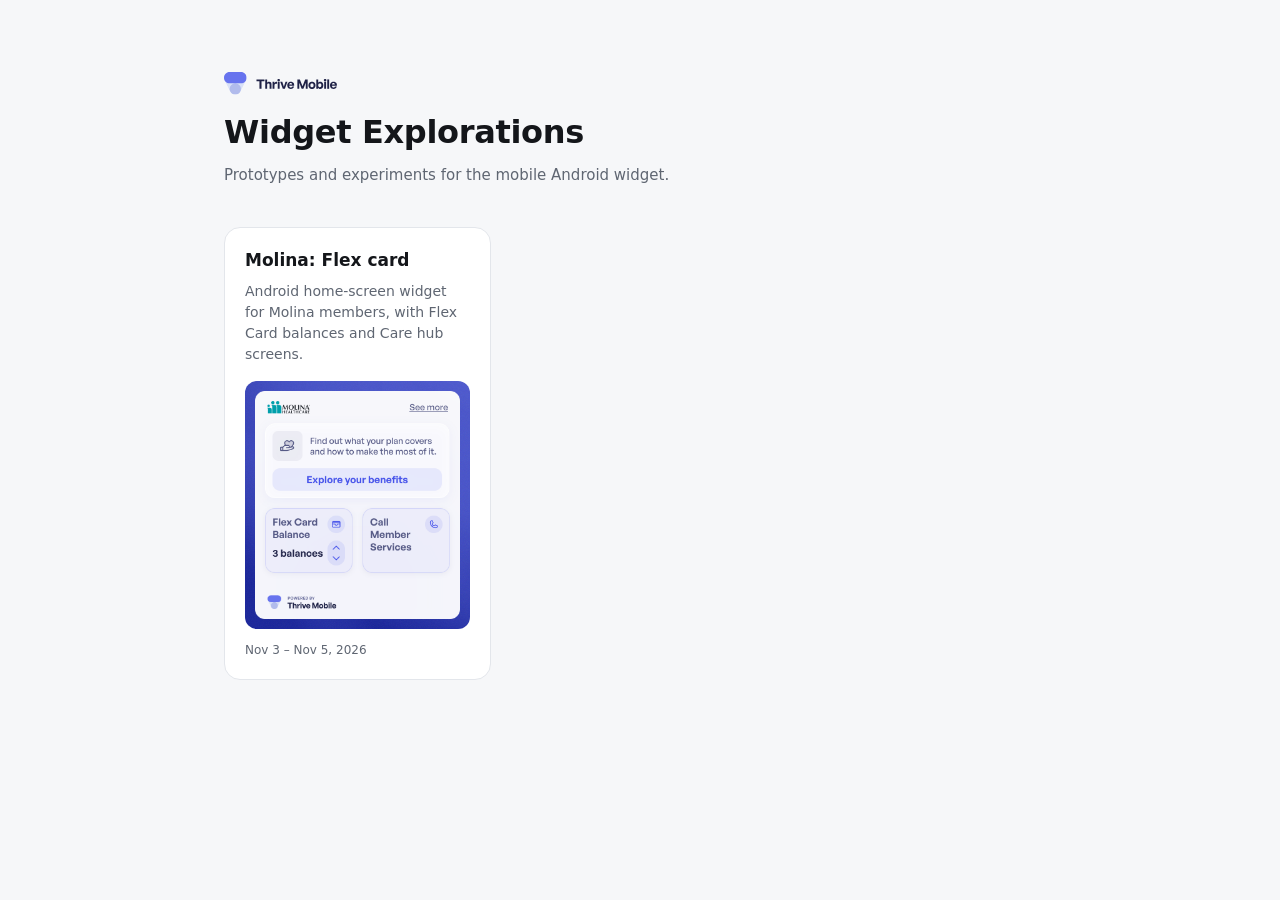
==== index.html @ 865a005e "site pass" ====
<!doctype html>
<html lang="en">
<head>
  <meta charset="utf-8" />
  <meta name="viewport" content="width=device-width, initial-scale=1" />
  <title>Explorations · Thrive</title>
  <link rel="preconnect" href="https://api.fontshare.com" />
  <link rel="stylesheet" href="https://api.fontshare.com/v2/css?f[]=general-sans@400,500,600&display=swap" />
  <style>
    :root {
      --bg: #f6f7f9;
      --card: #fff;
      --ink: #14161a;
      --muted: #5f6672;
      --line: #e3e6eb;
      --brand: #1f5eff;
    }
    * { box-sizing: border-box; }
    body {
      margin: 0;
      min-height: 100vh;
      background: var(--bg);
      color: var(--ink);
      font: 400 15px/1.5 "General Sans", system-ui, -apple-system, sans-serif;
      -webkit-font-smoothing: antialiased;
    }
    main { max-width: 880px; margin: 0 auto; padding: 72px 24px 96px; }
    header { margin-bottom: 40px; }
    .logo { display: block; height: 24px; width: auto; }
    h1 { margin: 12px 0 8px; font-size: 32px; font-weight: 600; letter-spacing: -.01em; }
    header p { margin: 0; color: var(--muted); }

    .grid { display: grid; gap: 16px; grid-template-columns: repeat(auto-fill, minmax(260px, 1fr)); padding: 0; margin: 0; list-style: none; }
    .card {
      display: flex; flex-direction: column; gap: 8px; height: 100%;
      padding: 20px; border: 1px solid var(--line); border-radius: 16px;
      background: var(--card); color: inherit; text-decoration: none;
      transition: border-color .15s, box-shadow .15s, transform .15s;
    }
    .card:hover, .card:focus-visible { border-color: var(--brand); box-shadow: 0 6px 20px rgba(20, 22, 26, .06); transform: translateY(-1px); outline: none; }
    .card h2 { margin: 0; font-size: 17px; font-weight: 600; }
    .card p { margin: 0; color: var(--muted); font-size: 14px; flex: 1; }
    .preview { display: block; width: 100%; aspect-ratio: 360 / 398; object-fit: cover; margin-top: 8px; border-radius: 12px; background: var(--bg); }
    .date { margin-top: 4px; font-size: 12px; color: var(--muted); }
  </style>
</head>
<body>
  <main>
    <header>
      <img class="logo" src="assets/thrive-logo.svg" alt="Thrive Mobile" />
      <h1>Widget Explorations</h1>
      <p>Prototypes and experiments for the mobile Android widget.</p>
    </header>
    <ul class="grid" id="list"></ul>
  </main>

  <script>
    // To add an exploration: create explorations/<slug>/index.html, then add an entry here.
    // preview = screenshot inside that folder (optional). started = date of its first commit, updated = date of its latest commit (YYYY-MM-DD). Newest first.
    const EXPLORATIONS = [
      {
        slug: "molina-flexcard",
        title: "Molina: Flex card",
        description: "Android home-screen widget for Molina members, with Flex Card balances and Care hub screens.",
        preview: "preview.png",
        started: "2026-11-03",
        updated: "2026-11-05",
      },
    ];

    const fmt = (d, withYear) => new Date(d + "T12:00:00").toLocaleDateString("en-US",
      { month: "short", day: "numeric", ...(withYear && { year: "numeric" }) });
    const range = (a, b) => {
      if (!a) return "";
      if (!b || a === b) return fmt(a, true);
      return a.slice(0, 4) === b.slice(0, 4) ? `${fmt(a)} – ${fmt(b, true)}` : `${fmt(a, true)} – ${fmt(b, true)}`;
    };
    const esc = (s) => String(s).replace(/[&<>"]/g, (c) => ({ "&": "&amp;", "<": "&lt;", ">": "&gt;", '"': "&quot;" }[c]));
    document.getElementById("list").innerHTML = EXPLORATIONS.map((e) => `
      <li>
        <a class="card" href="explorations/${esc(e.slug)}/">
          <h2>${esc(e.title)}</h2>
          <p>${esc(e.description || "")}</p>
          ${e.preview ? `<img class="preview" src="explorations/${esc(e.slug)}/${esc(e.preview)}" alt="Preview of ${esc(e.title)}" loading="lazy" />` : ""}
          ${e.started ? `<span class="date">${esc(range(e.started, e.updated))}</span>` : ""}
        </a>
      </li>`).join("");
  </script>
</body>
</html>
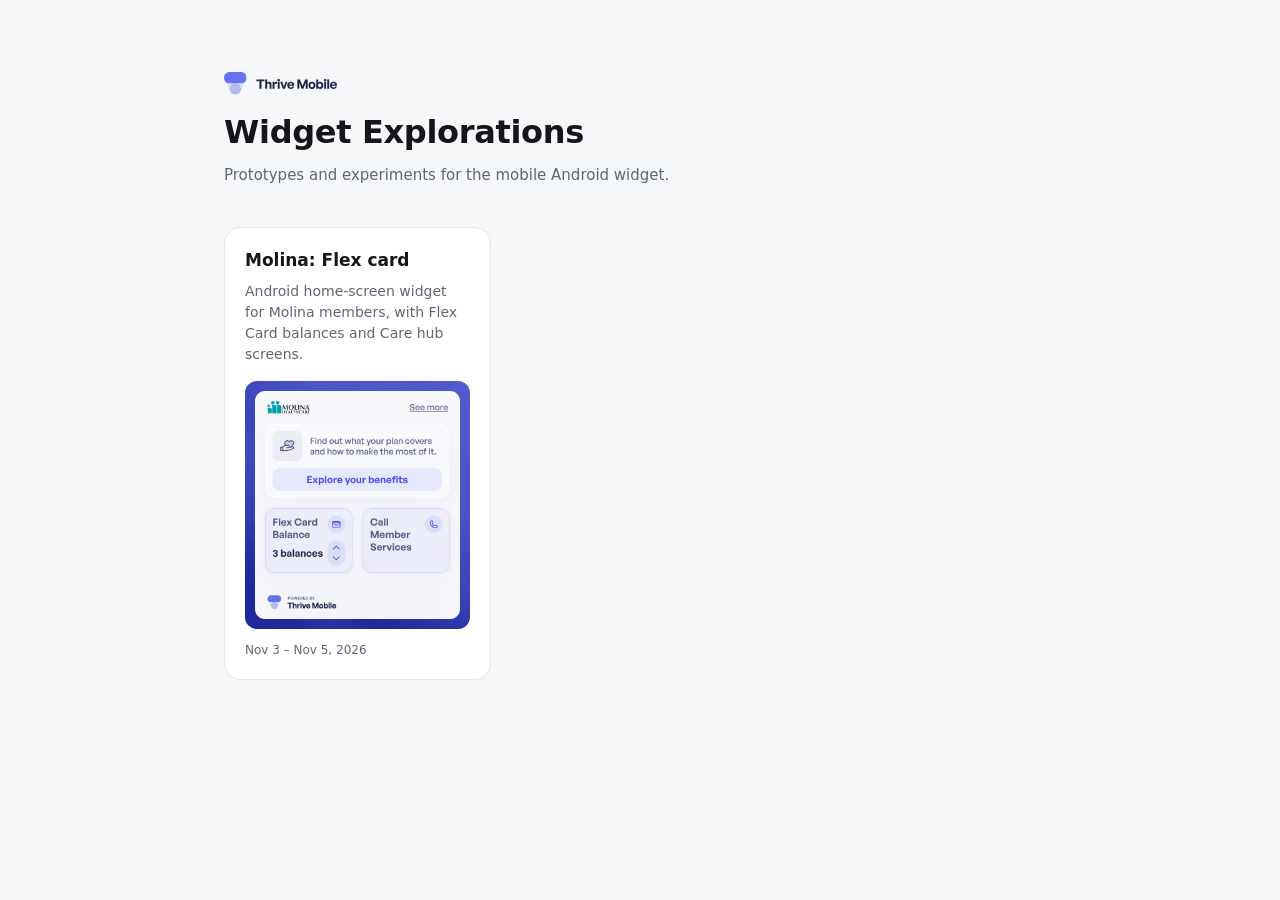
==== commit 2e73303c: "entry internal, slug fix" ====
--- a/index.html
+++ b/index.html
@@ -55,7 +55,7 @@
   </main>
 
   <script>
-    // To add an exploration: create explorations/<slug>/index.html, then add an entry here.
+    // To add an exploration: create <slug>/index.html, then add an entry here.
     // preview = screenshot inside that folder (optional). started = date of its first commit, updated = date of its latest commit (YYYY-MM-DD). Newest first.
     const EXPLORATIONS = [
       {
@@ -78,10 +78,10 @@
     const esc = (s) => String(s).replace(/[&<>"]/g, (c) => ({ "&": "&amp;", "<": "&lt;", ">": "&gt;", '"': "&quot;" }[c]));
     document.getElementById("list").innerHTML = EXPLORATIONS.map((e) => `
       <li>
-        <a class="card" href="explorations/${esc(e.slug)}/">
+        <a class="card" href="${esc(e.slug)}/">
           <h2>${esc(e.title)}</h2>
           <p>${esc(e.description || "")}</p>
-          ${e.preview ? `<img class="preview" src="explorations/${esc(e.slug)}/${esc(e.preview)}" alt="Preview of ${esc(e.title)}" loading="lazy" />` : ""}
+          ${e.preview ? `<img class="preview" src="${esc(e.slug)}/${esc(e.preview)}" alt="Preview of ${esc(e.title)}" loading="lazy" />` : ""}
           ${e.started ? `<span class="date">${esc(range(e.started, e.updated))}</span>` : ""}
         </a>
       </li>`).join("");
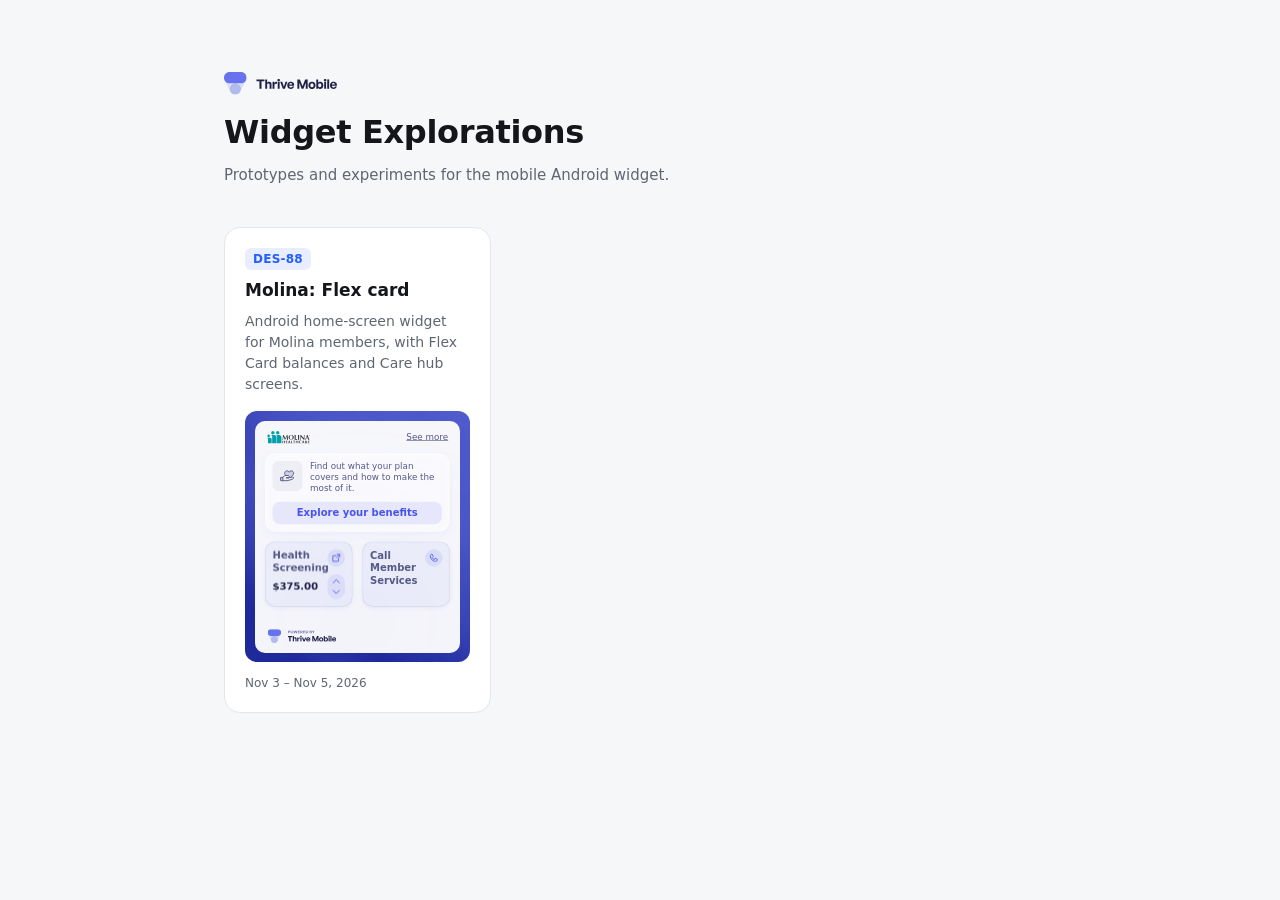
==== commit ba646457: "more clean up of prototype for better viewing" ====
--- a/index.html
+++ b/index.html
@@ -40,8 +40,23 @@
     .card:hover, .card:focus-visible { border-color: var(--brand); box-shadow: 0 6px 20px rgba(20, 22, 26, .06); transform: translateY(-1px); outline: none; }
     .card h2 { margin: 0; font-size: 17px; font-weight: 600; }
     .card p { margin: 0; color: var(--muted); font-size: 14px; flex: 1; }
-    .preview { display: block; width: 100%; aspect-ratio: 360 / 398; object-fit: cover; margin-top: 8px; border-radius: 12px; background: var(--bg); }
+    /* Preview: the exploration's own page rendered live (always the latest version), cropped to
+       one element and scaled to the card. preview.png is only the placeholder while it loads. */
+    .preview { position: relative; display: block; width: 100%; aspect-ratio: 360 / 398; margin-top: 8px; border-radius: 12px; background: var(--bg); overflow: hidden; }
+    .preview img { display: block; width: 100%; height: 100%; object-fit: cover; transition: opacity .2s; }
+    .preview iframe {
+      position: absolute; left: 0; top: 0; border: 0;
+      transform-origin: 0 0; pointer-events: none; opacity: 0; transition: opacity .2s;
+    }
+    .preview.is-live iframe { opacity: 1; }
+    .preview.is-live img { opacity: 0; }
     .date { margin-top: 4px; font-size: 12px; color: var(--muted); }
+    .tags { display: flex; flex-wrap: wrap; gap: 6px; }
+    .tag {
+      padding: 2px 8px; border-radius: 6px;
+      font-size: 12px; line-height: 18px; font-weight: 600; letter-spacing: .02em;
+      color: var(--brand); background: color-mix(in srgb, var(--brand) 10%, transparent);
+    }
   </style>
 </head>
 <body>
@@ -56,12 +71,17 @@
 
   <script>
     // To add an exploration: create <slug>/index.html, then add an entry here.
-    // preview = screenshot inside that folder (optional). started = date of its first commit, updated = date of its latest commit (YYYY-MM-DD). Newest first.
+    // tags = issue names, e.g. ["DES-88"] (optional; shown only here, not on the exploration page).
+    // live = CSS selector of the element to show on the card, rendered live from the exploration page
+    //        so the card is always the latest version (optional). preview = screenshot inside that folder,
+    //        used as the placeholder while the live render loads, or on its own without live (optional). started = date of its first commit, updated = date of its latest commit (YYYY-MM-DD). Newest first.
     const EXPLORATIONS = [
       {
         slug: "molina-flexcard",
         title: "Molina: Flex card",
+        tags: ["DES-88"],
         description: "Android home-screen widget for Molina members, with Flex Card balances and Care hub screens.",
+        live: ".widget-frame",
         preview: "preview.png",
         started: "2026-11-03",
         updated: "2026-11-05",
@@ -79,12 +99,50 @@
     document.getElementById("list").innerHTML = EXPLORATIONS.map((e) => `
       <li>
         <a class="card" href="${esc(e.slug)}/">
+          ${e.tags?.length ? `<span class="tags">${e.tags.map((t) => `<span class="tag">${esc(t)}</span>`).join("")}</span>` : ""}
           <h2>${esc(e.title)}</h2>
           <p>${esc(e.description || "")}</p>
-          ${e.preview ? `<img class="preview" src="${esc(e.slug)}/${esc(e.preview)}" alt="Preview of ${esc(e.title)}" loading="lazy" />` : ""}
+          ${e.live || e.preview ? `<span class="preview"${e.live ? ` data-slug="${esc(e.slug)}" data-live="${esc(e.live)}"` : ""}>
+            ${e.preview ? `<img src="${esc(e.slug)}/${esc(e.preview)}" alt="Preview of ${esc(e.title)}" loading="lazy" />` : ""}
+          </span>` : ""}
           ${e.started ? `<span class="date">${esc(range(e.started, e.updated))}</span>` : ""}
         </a>
       </li>`).join("");
+
+    // Live previews: load the exploration in a hidden, non-interactive frame at desktop size, find the
+    // element, then scale and shift the frame so only that element shows, filling the card's width.
+    const VIEW = { w: 1280, h: 900 };
+    document.querySelectorAll(".preview[data-live]").forEach((box) => {
+      const frame = document.createElement("iframe");
+      frame.src = `${box.dataset.slug}/`;
+      frame.width = VIEW.w;
+      frame.height = VIEW.h;
+      frame.tabIndex = -1;
+      frame.setAttribute("aria-hidden", "true");
+      frame.title = "";
+      box.append(frame);
+      let rect = null;
+      const fit = () => {
+        if (!rect) return;
+        const k = box.clientWidth / rect.width;
+        box.style.aspectRatio = `${rect.width} / ${rect.height}`;
+        frame.style.transform = `scale(${k}) translate(${-rect.left}px, ${-rect.top}px)`;
+      };
+      frame.addEventListener("load", async () => {
+        try {
+          const doc = frame.contentDocument;
+          await doc.fonts?.ready;
+          await new Promise((r) => setTimeout(r, 300)); // let the page lay itself out
+          const el = doc.querySelector(box.dataset.live);
+          if (!el) return;
+          const r = el.getBoundingClientRect();
+          rect = { left: r.left, top: r.top, width: r.width, height: r.height };
+          fit();
+          box.classList.add("is-live");
+        } catch { /* keep the screenshot */ }
+      });
+      new ResizeObserver(fit).observe(box);
+    });
   </script>
 </body>
 </html>
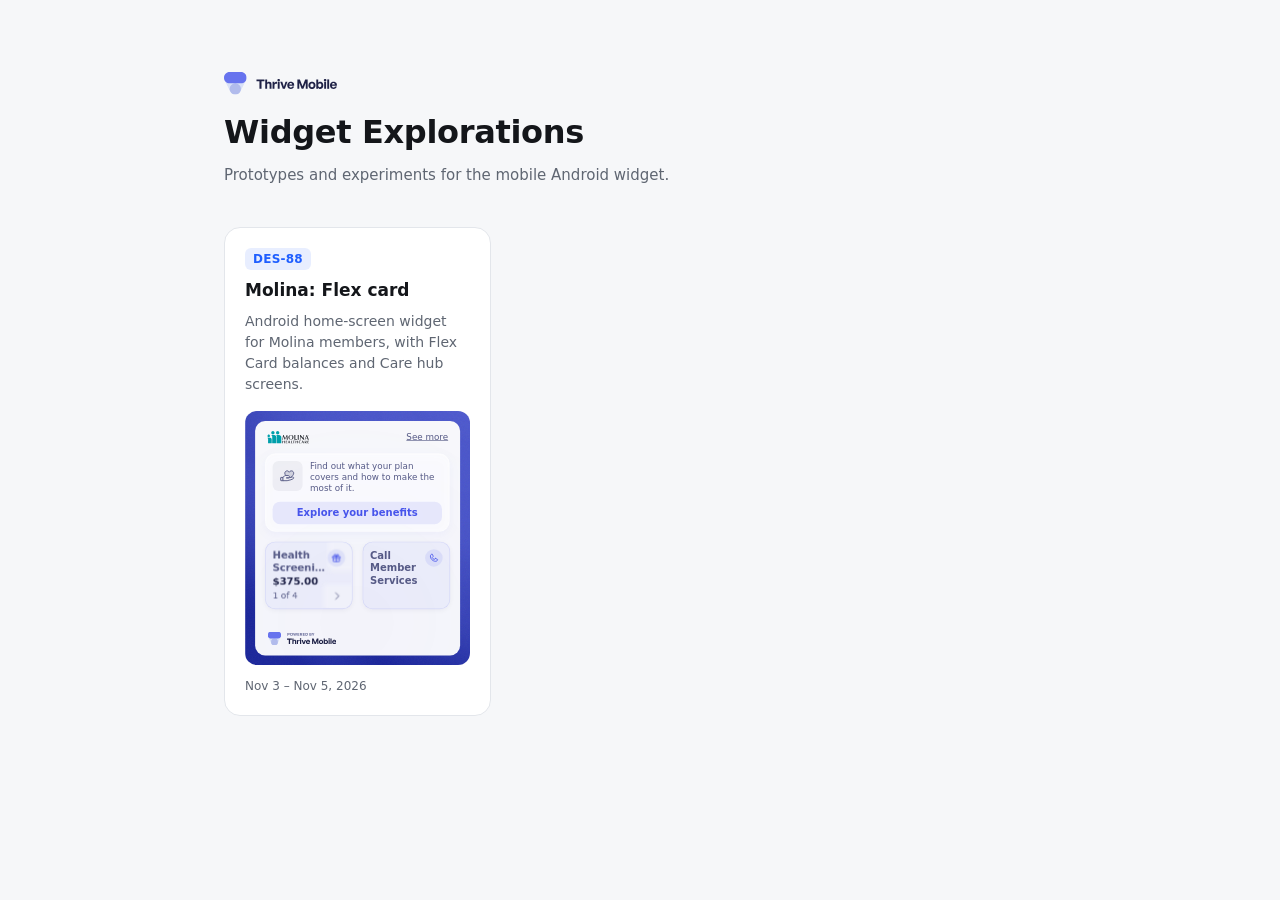
==== commit 0dfded9f: "link routing fix" ====
--- a/index.html
+++ b/index.html
@@ -71,6 +71,7 @@
 
   <script>
     // To add an exploration: create <slug>/index.html, then add an entry here.
+    // url = where the card links (optional; defaults to <slug>/).
     // tags = issue names, e.g. ["DES-88"] (optional; shown only here, not on the exploration page).
     // live = CSS selector of the element to show on the card, rendered live from the exploration page
     //        so the card is always the latest version (optional). preview = screenshot inside that folder,
@@ -79,6 +80,7 @@
       {
         slug: "molina-flexcard",
         title: "Molina: Flex card",
+        url: "https://tht-widget.vercel.app/molina-flexcard/",
         tags: ["DES-88"],
         description: "Android home-screen widget for Molina members, with Flex Card balances and Care hub screens.",
         live: ".widget-frame",
@@ -98,7 +100,7 @@
     const esc = (s) => String(s).replace(/[&<>"]/g, (c) => ({ "&": "&amp;", "<": "&lt;", ">": "&gt;", '"': "&quot;" }[c]));
     document.getElementById("list").innerHTML = EXPLORATIONS.map((e) => `
       <li>
-        <a class="card" href="${esc(e.slug)}/">
+        <a class="card" href="${esc(e.url || `${e.slug}/`)}">
           ${e.tags?.length ? `<span class="tags">${e.tags.map((t) => `<span class="tag">${esc(t)}</span>`).join("")}</span>` : ""}
           <h2>${esc(e.title)}</h2>
           <p>${esc(e.description || "")}</p>
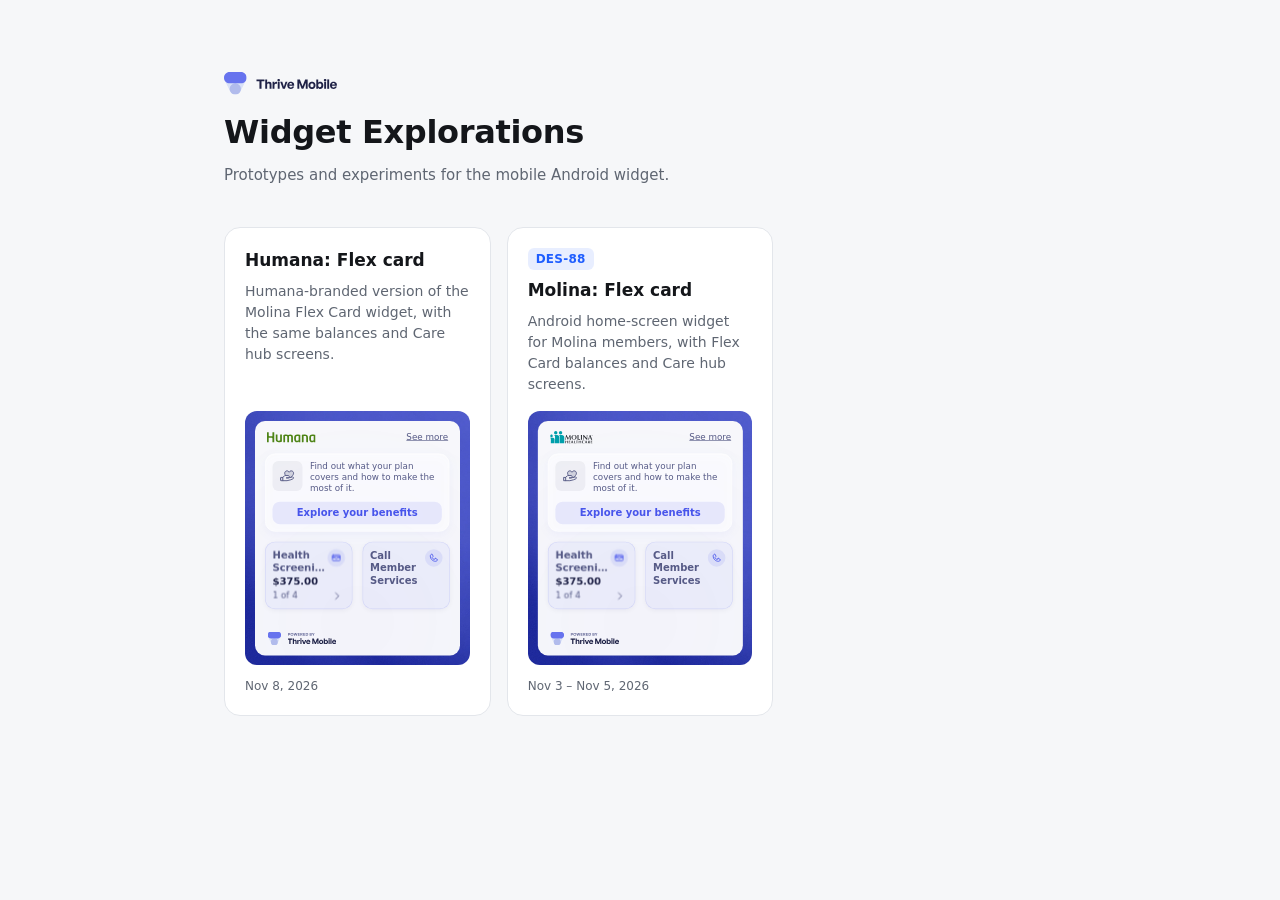
==== commit d6fb75bc: "humana widget version" ====
--- a/index.html
+++ b/index.html
@@ -78,6 +78,15 @@
     //        used as the placeholder while the live render loads, or on its own without live (optional). started = date of its first commit, updated = date of its latest commit (YYYY-MM-DD). Newest first.
     const EXPLORATIONS = [
       {
+        slug: "humana-flexcard",
+        title: "Humana: Flex card",
+        description: "Humana-branded version of the Molina Flex Card widget, with the same balances and Care hub screens.",
+        live: ".widget-frame",
+        preview: "preview.png",
+        started: "2026-11-08",
+        updated: "2026-11-08",
+      },
+      {
         slug: "molina-flexcard",
         title: "Molina: Flex card",
         url: "https://tht-widget.vercel.app/molina-flexcard/",
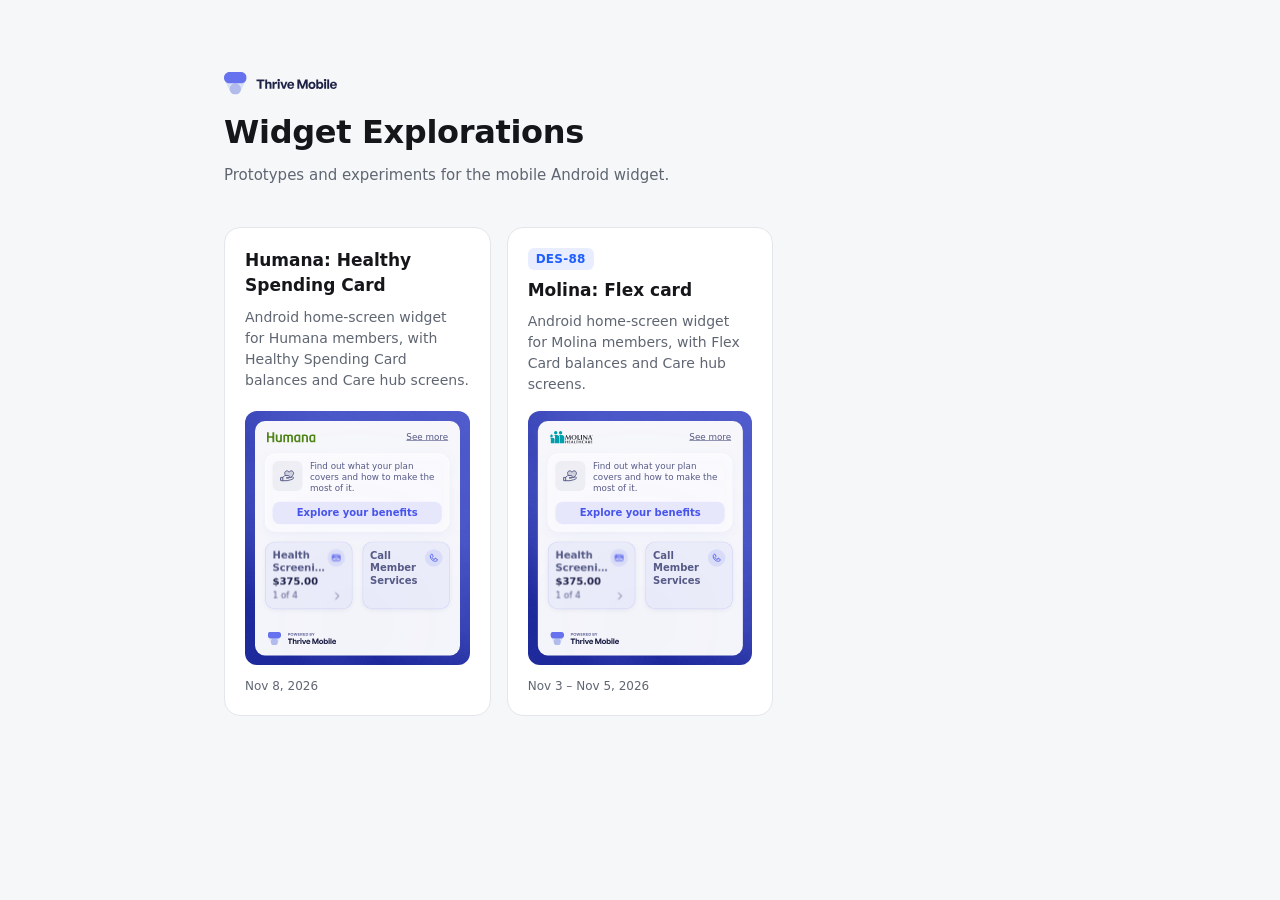
==== commit f95826dc: "humana slug" ====
--- a/index.html
+++ b/index.html
@@ -78,9 +78,9 @@
     //        used as the placeholder while the live render loads, or on its own without live (optional). started = date of its first commit, updated = date of its latest commit (YYYY-MM-DD). Newest first.
     const EXPLORATIONS = [
       {
-        slug: "humana-flexcard",
-        title: "Humana: Flex card",
-        description: "Humana-branded version of the Molina Flex Card widget, with the same balances and Care hub screens.",
+        slug: "humana-healthyspendingcard",
+        title: "Humana: Healthy Spending Card",
+        description: "Android home-screen widget for Humana members, with Healthy Spending Card balances and Care hub screens.",
         live: ".widget-frame",
         preview: "preview.png",
         started: "2026-11-08",
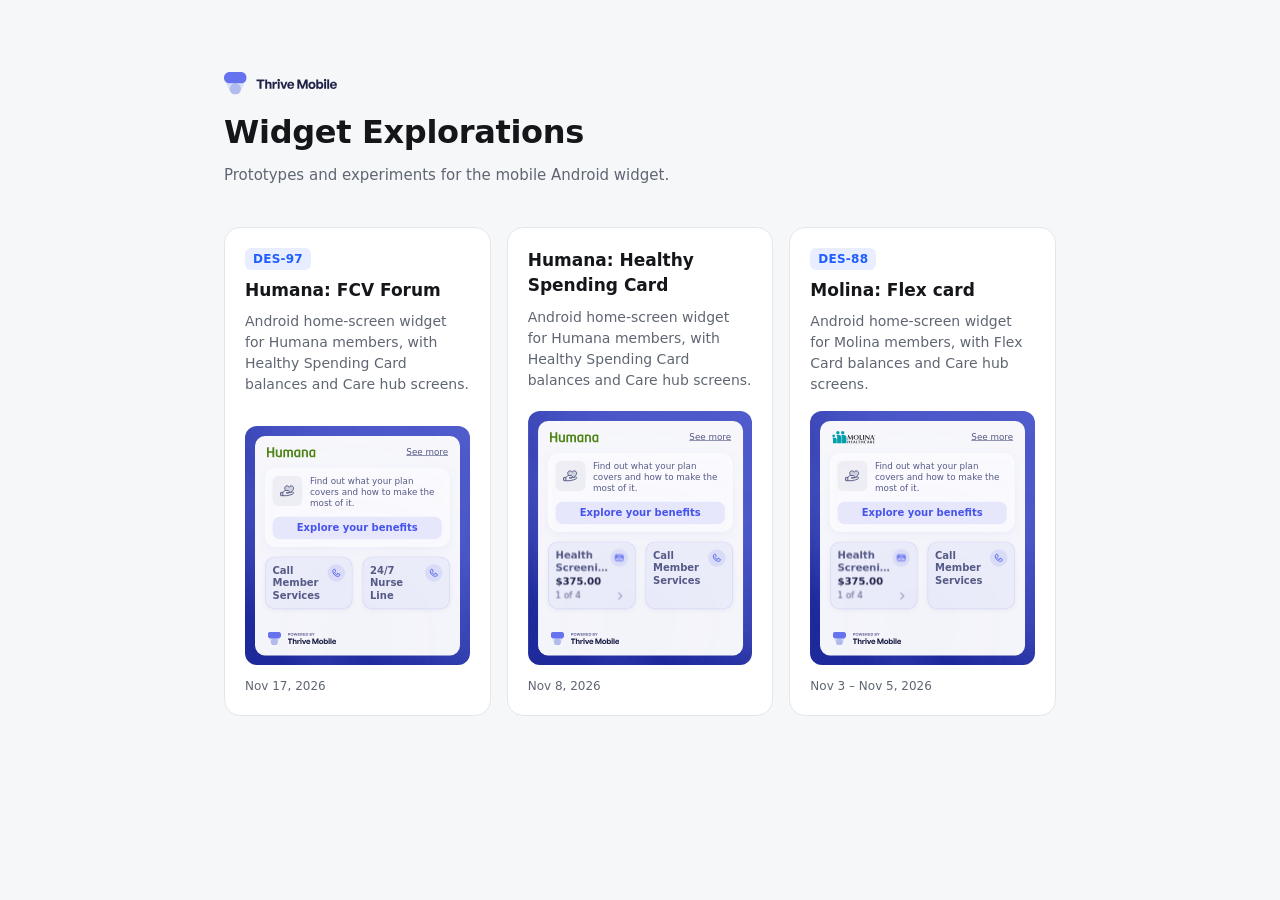
==== commit 1fcf83f1: "3 widgets for humana fcv forum" ====
--- a/index.html
+++ b/index.html
@@ -78,6 +78,16 @@
     //        used as the placeholder while the live render loads, or on its own without live (optional). started = date of its first commit, updated = date of its latest commit (YYYY-MM-DD). Newest first.
     const EXPLORATIONS = [
       {
+        slug: "humana-fcv-forum",
+        title: "Humana: FCV Forum",
+        tags: ["DES-97"],
+        description: "Android home-screen widget for Humana members, with Healthy Spending Card balances and Care hub screens.",
+        live: ".widget-frame",
+        preview: "preview.png",
+        started: "2026-11-17",
+        updated: "2026-11-17",
+      },
+      {
         slug: "humana-healthyspendingcard",
         title: "Humana: Healthy Spending Card",
         description: "Android home-screen widget for Humana members, with Healthy Spending Card balances and Care hub screens.",
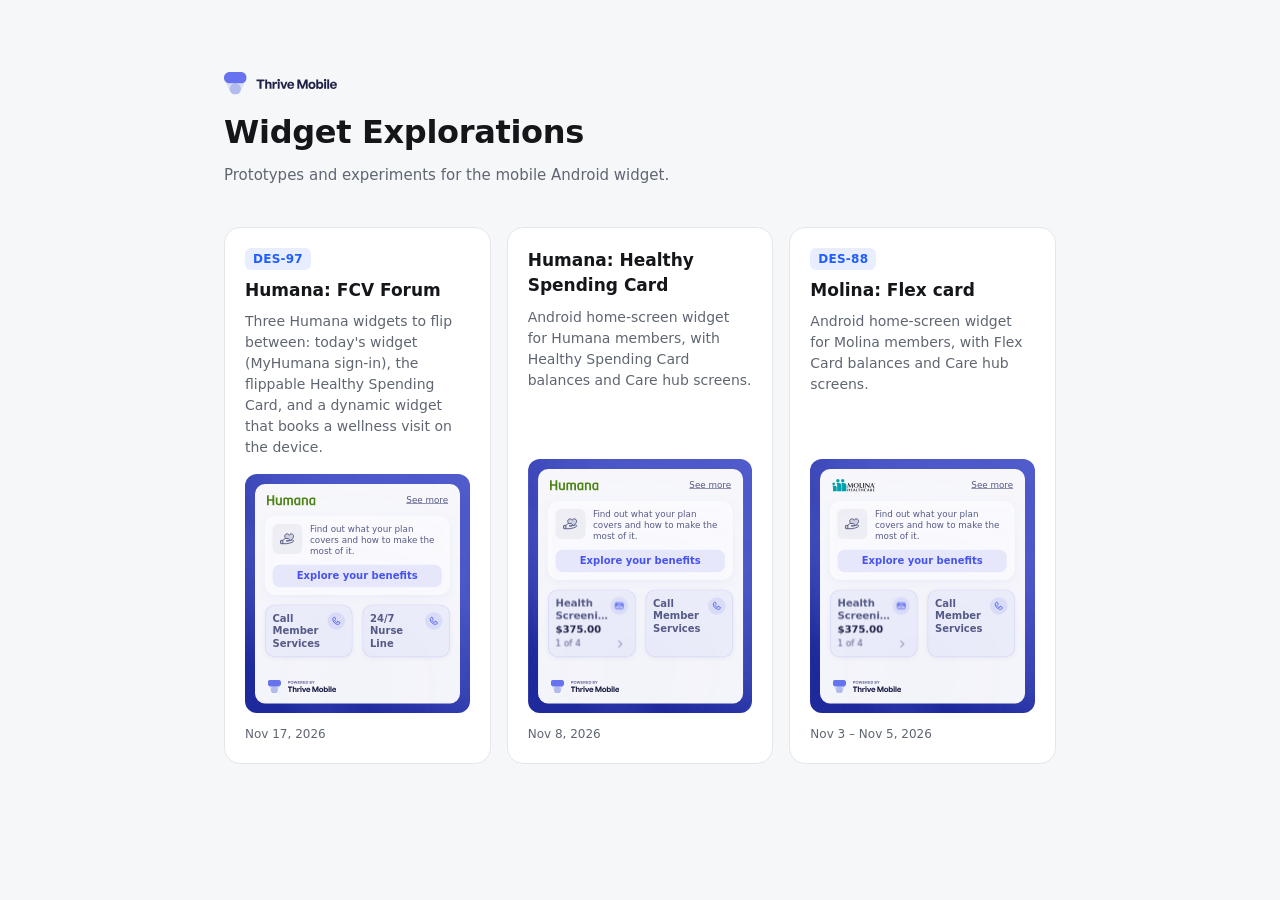
==== commit 891e17d0: "widget demo" ====
--- a/index.html
+++ b/index.html
@@ -81,7 +81,7 @@
         slug: "humana-fcv-forum",
         title: "Humana: FCV Forum",
         tags: ["DES-97"],
-        description: "Android home-screen widget for Humana members, with Healthy Spending Card balances and Care hub screens.",
+        description: "Three Humana widgets to flip between: today's widget (MyHumana sign-in), the flippable Healthy Spending Card, and a dynamic widget that books a wellness visit on the device.",
         live: ".widget-frame",
         preview: "preview.png",
         started: "2026-11-17",
